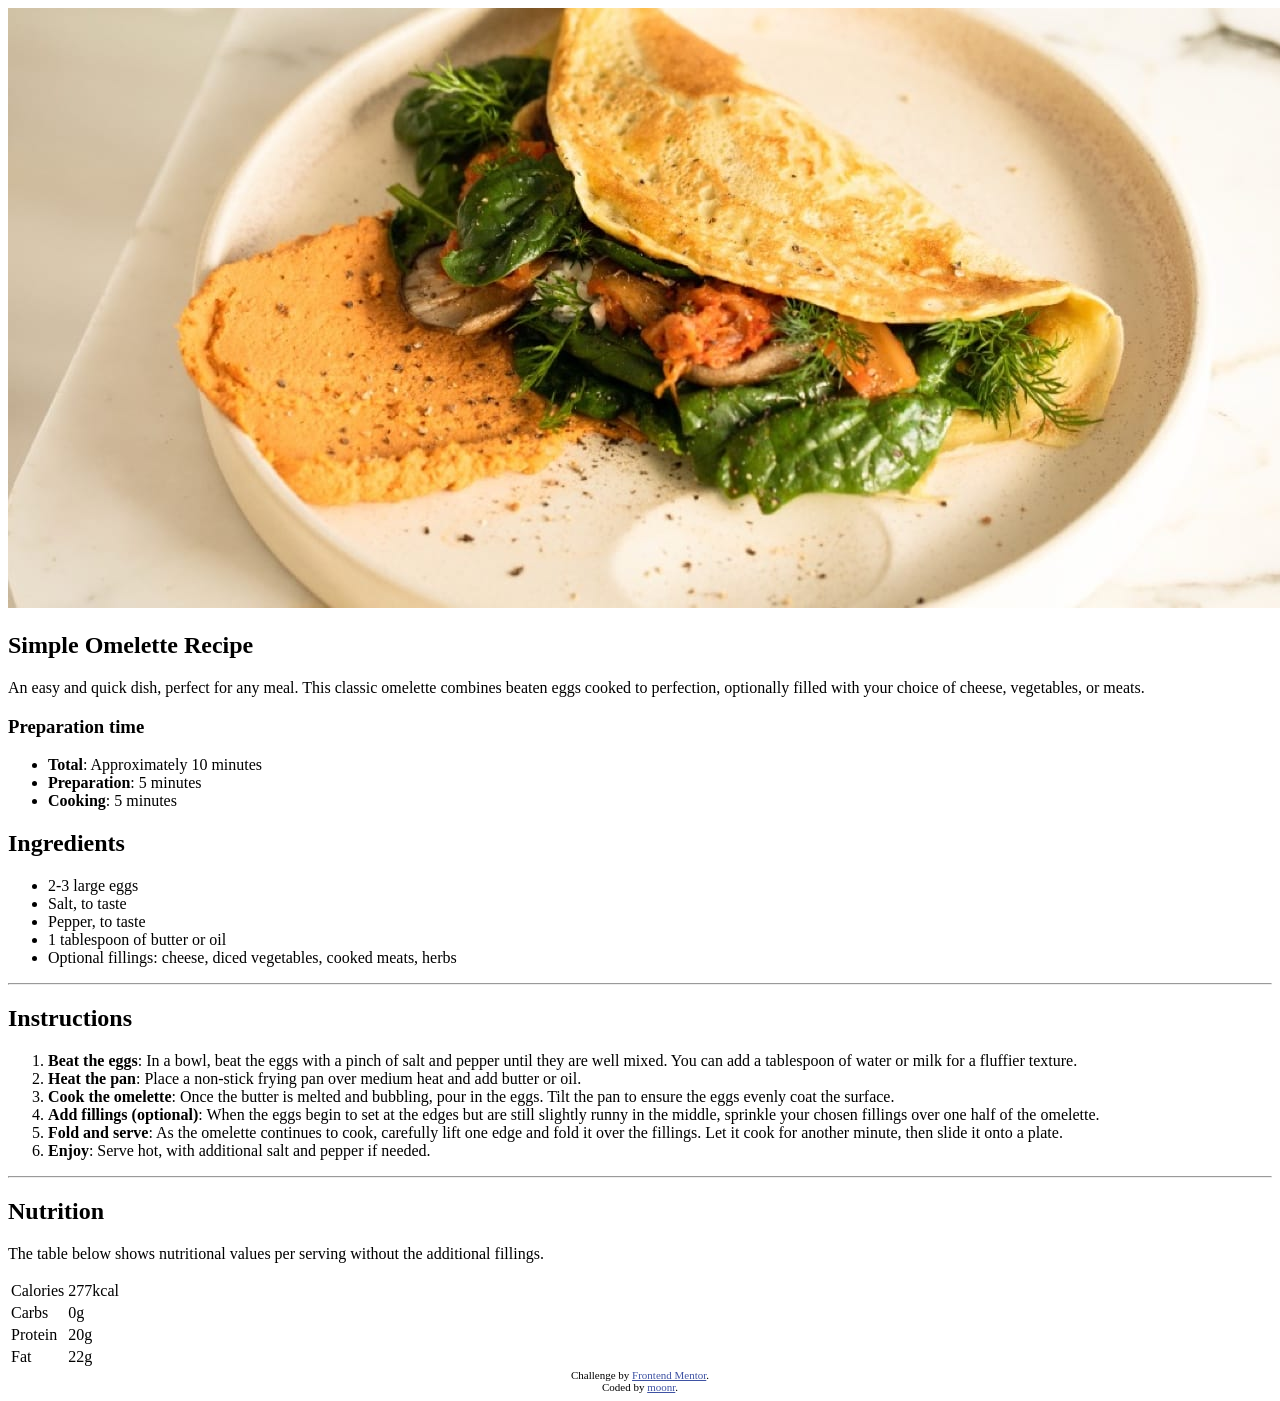
==== recipe page/index.html @ 1a5f5be8 "my first real project" ====
<!DOCTYPE html>
<html lang="en">
<head>
  <meta charset="UTF-8">
  <meta name="viewport" content="width=device-width, initial-scale=1.0">
  <title>Frontend Mentor | Recipe page</title>
  <link rel="icon" type="image/png" sizes="32x32" href="./assets/images/favicon-32x32.png">
  <link rel="stylesheet" href="css/styles.css" />
  <link rel="preconnect" href="https://fonts.googleapis.com">
  <link rel="preconnect" href="https://fonts.gstatic.com" crossorigin>
  <link href="https://fonts.googleapis.com/css2?family=PT+Sans:ital,wght@0,400;0,700;1,400;1,700&family=Poetsen+One&family=Young+Serif&display=swap" rel="stylesheet">
  <link href="https://fonts.googleapis.com/css2?family=Outfit:wght@100..900&family=PT+Sans:ital,wght@0,400;0,700;1,400;1,700&family=Poetsen+One&family=Young+Serif&display=swap" rel="stylesheet">

  <style>
    .attribution { font-size: 11px; text-align: center; }
    .attribution a { color: hsl(228, 45%, 44%); }
  </style>

</head>
<body>
  <main>
    <img class="omelette-image" src="assets/images/image-omelette.jpeg" alt="hehe">
    <div id="content">
      <section class="border">
        <h1>Simple Omelette Recipe</h1>
        <p>An easy and quick dish, perfect for any meal. This classic omelette combines beaten eggs cooked to perfection, optionally filled with your choice of cheese, vegetables, or meats.</p>
      </section>
      <section class="card border">
        <h3>Preparation time</h3>
        <ul>  
          <li><div><strong>Total</strong>: Approximately 10 minutes</div></li>
          <li><div><strong>Preparation</strong>: 5 minutes</div></li>
          <li><div><strong>Cooking</strong>: 5 minutes</div></li>
        </ul>
      </section>
      <section class="ingredients border">
        <h2>Ingredients</h2>
        <ul>
          <li><div>2-3 large eggs</div></li>
          <li><div>Salt, to taste</div></li>
          <li><div>Pepper, to taste</div></li>
          <li><div>1 tablespoon of butter or oil</div></li>
          <li><div>Optional fillings: cheese, diced vegetables, cooked meats, herbs</div></li>
        </ul>
      </section>
      <hr>
      <section class=" instructions border">
        <h2>Instructions</h2>
        <ol>
          <li><div><strong>Beat the eggs</strong>: In a bowl, beat the eggs with a pinch of salt and pepper until they are well mixed. You can add a tablespoon of water or milk for a fluffier texture.</div></li>
          <li><div><strong>Heat the pan</strong>: Place a non-stick frying pan over medium heat and add butter or oil.</div></li>
          <li><div><strong>Cook the omelette</strong>: Once the butter is melted and bubbling, pour in the eggs. Tilt the pan to ensure the eggs evenly coat the surface.</div></li>
          <li><div><strong>Add fillings (optional)</strong>: When the eggs begin to set at the edges but are still slightly runny in the middle, sprinkle your chosen fillings over one half of the omelette.</div></li>
          <li><div><strong>Fold and serve</strong>: As the omelette continues to cook, carefully lift one edge and fold it over the fillings. Let it cook for another minute, then slide it onto a plate.</div></li>
          <li><div><strong>Enjoy</strong>: Serve hot, with additional salt and pepper if needed.</div></li>
        </ol>
      </section>
      <hr>
      <section class="border">
        <h2>Nutrition</h2>
        <p>The table below shows nutritional values per serving without the additional fillings.</p>
        <table class="table">
          <tbody>
            <tr>
              <td class="nutrients">Calories</td>
              <td class="nutrients-amount">277kcal</td>
            </tr>
            <tr>
              <td class="nutrients">Carbs</td>
              <td class="nutrients-amount">0g</td>
            </tr>
            <tr>
              <td class="nutrients">Protein</td>
              <td class="nutrients-amount">20g</td>
            </tr>
            <tr>
              <td class="nutrients no-border">Fat</td>
              <td class="nutrients-amount no-border">22g</td>
            </tr>
          </tbody>
        </table>
      </section>
    </div>
  </main>

  <div class="attribution">
    <div>Challenge by <a href="https://www.frontendmentor.io?ref=challenge" target="_blank">Frontend Mentor</a>.</div> 
    <div>Coded by <a href="#">moonr</a>.</div>
  </div>
</body>
</html>
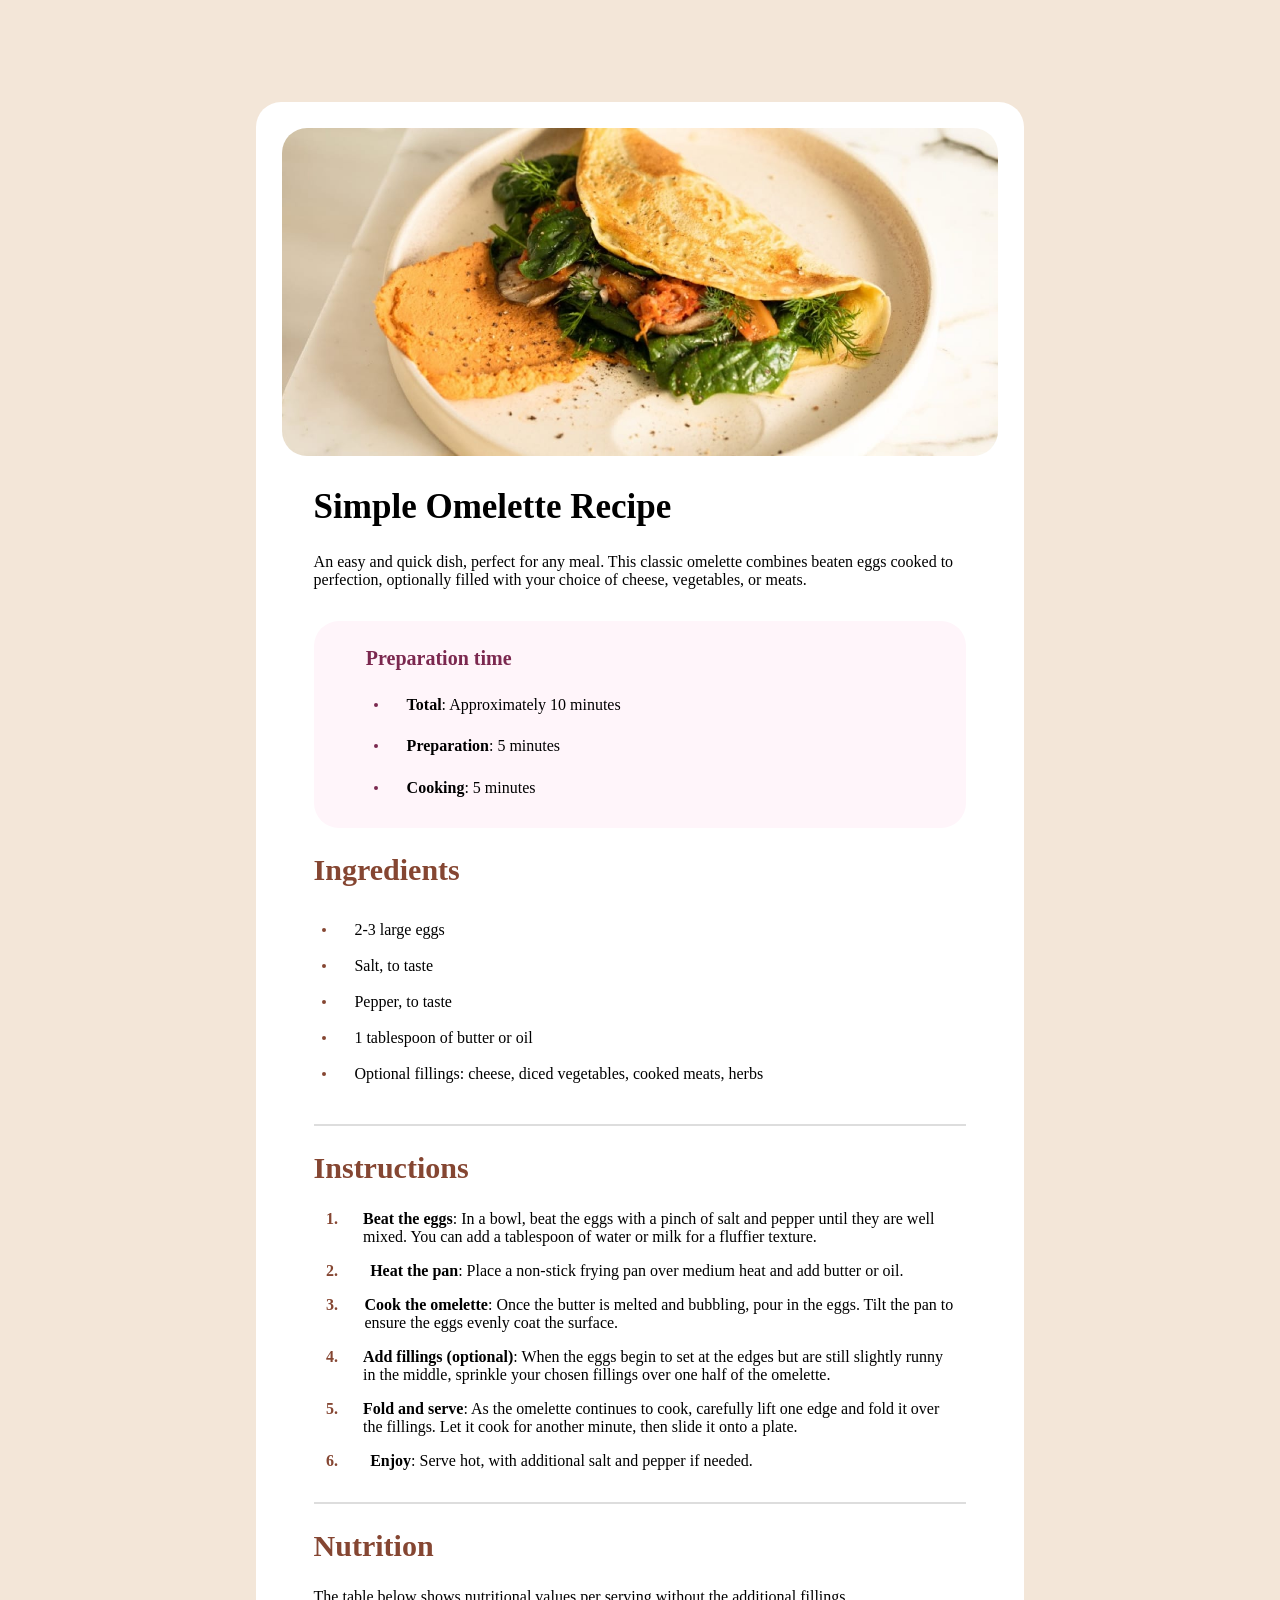
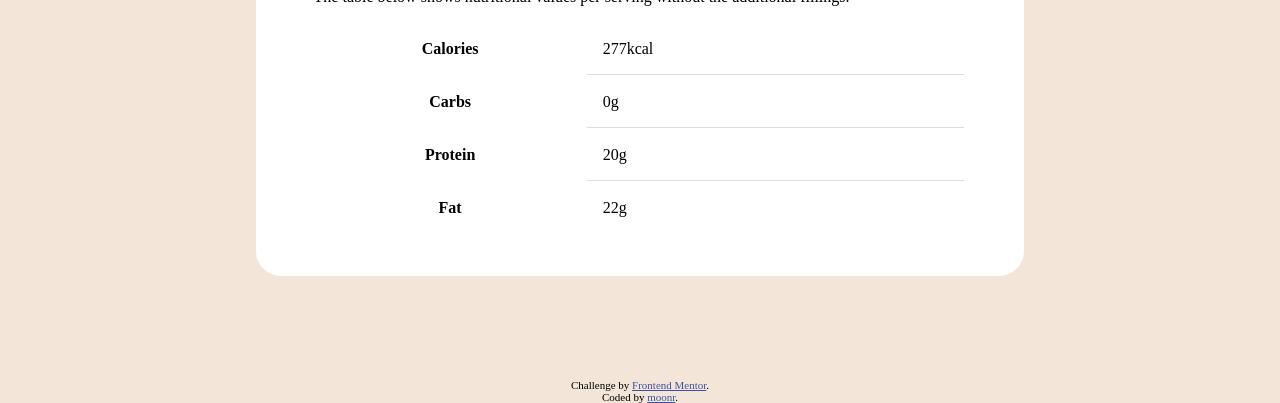
==== commit ea11033e: "fixed table block code" ====
--- a/recipe page/index.html
+++ b/recipe page/index.html
@@ -21,11 +21,11 @@
   <main>
     <img class="omelette-image" src="assets/images/image-omelette.jpeg" alt="hehe">
     <div id="content">
-      <section class="border">
+      <section>
         <h1>Simple Omelette Recipe</h1>
         <p>An easy and quick dish, perfect for any meal. This classic omelette combines beaten eggs cooked to perfection, optionally filled with your choice of cheese, vegetables, or meats.</p>
       </section>
-      <section class="card border">
+      <section class="card">
         <h3>Preparation time</h3>
         <ul>  
           <li><div><strong>Total</strong>: Approximately 10 minutes</div></li>
@@ -33,7 +33,7 @@
           <li><div><strong>Cooking</strong>: 5 minutes</div></li>
         </ul>
       </section>
-      <section class="ingredients border">
+      <section class="ingredients">
         <h2>Ingredients</h2>
         <ul>
           <li><div>2-3 large eggs</div></li>
@@ -44,7 +44,7 @@
         </ul>
       </section>
       <hr>
-      <section class=" instructions border">
+      <section class=" instructions">
         <h2>Instructions</h2>
         <ol>
           <li><div><strong>Beat the eggs</strong>: In a bowl, beat the eggs with a pinch of salt and pepper until they are well mixed. You can add a tablespoon of water or milk for a fluffier texture.</div></li>
@@ -56,26 +56,26 @@
         </ol>
       </section>
       <hr>
-      <section class="border">
+      <section>
         <h2>Nutrition</h2>
         <p>The table below shows nutritional values per serving without the additional fillings.</p>
         <table class="table">
           <tbody>
             <tr>
-              <td class="nutrients">Calories</td>
-              <td class="nutrients-amount">277kcal</td>
+              <th>Calories</th>
+              <td>277kcal</td>
             </tr>
             <tr>
-              <td class="nutrients">Carbs</td>
-              <td class="nutrients-amount">0g</td>
+              <th>Carbs</th>
+              <td>0g</td>
             </tr>
             <tr>
-              <td class="nutrients">Protein</td>
-              <td class="nutrients-amount">20g</td>
+              <th>Protein</th>
+              <td>20g</td>
             </tr>
             <tr>
-              <td class="nutrients no-border">Fat</td>
-              <td class="nutrients-amount no-border">22g</td>
+              <th class="no-border">Fat</th>
+              <td class="no-border">22g</td>
             </tr>
           </tbody>
         </table>
--- a/recipe page/css/styles.css
+++ b/recipe page/css/styles.css
@@ -0,0 +1,162 @@
+body {
+    position: relative;
+    margin: 0;
+}
+
+main {
+    font-family: Outfit;
+}
+
+#content {
+    margin: 0 1em 1em 1em;
+    padding: 0 1em;
+}
+
+.omelette-image {
+    width: 100%;
+}
+
+.instructions {
+    margin-left: 0;
+    margin-right: 5%;
+}
+
+h1, h2 {
+    font-family: "Young Serif";
+}
+
+h1 {
+    font-size: 35px;
+    line-height: 1;
+}
+
+h2 {
+    color: hsl(14, 45%, 36%);
+    font-size: 30px;
+}
+
+h3 {
+    font-size: 20px;
+    margin-bottom: 3%;
+}
+
+p {
+    font-size: 16px;
+}
+
+.card {
+    color: hsl(332, 51%, 32%);
+    background-color: hsl(330, 100%, 98%);
+    padding: 1% 8%;
+    margin-top: 2em;
+    border-radius: 25px;
+}
+
+li {
+    font-size: 16px;
+}
+
+ul {
+    padding-left: 0;
+}
+
+ul div {
+    color: black;
+}
+
+ul li {
+    list-style: none;
+    display: flex;
+    align-items: center;
+    margin-bottom: 1%;
+}
+
+.ingredients li {
+    margin: 0;
+}
+
+ul li::before {
+    content: " ";
+    border: 2px solid hsl(14, 45%, 36%);
+    border-radius: 100%;
+    margin: 1em 1.8em 1em 0.5em;
+    align-items: center;
+}
+
+.card li::before {
+    border: 2px solid hsl(332, 51%, 32%);
+}
+
+ol {
+    list-style-type: none;
+    counter-reset: num;
+    padding-left: 2%;
+}
+
+ol li {
+    counter-increment: num;
+    display: flex;
+    margin-bottom: 1em;
+}
+
+ol div {
+    position: relative;
+    left: 25px;
+}
+
+ol li::before {
+    /* border: 1px solid black; */
+    content: counter(num) ". ";
+    color: hsl(14, 45%, 36%);
+    font-weight: bold;
+    width: 1.2em;
+}
+
+hr {
+    background-color: #ddd;
+    border: 1px solid #ddd;
+    margin-top: 2em;
+}
+
+table {
+    width: 100%;
+}
+
+.nutrients {
+    padding-left: 10%;
+}
+
+td {
+    padding: 1em;
+    border-bottom: 1px solid #ddd;
+}
+
+.nutrients-amount {
+    color: hsl(14, 45%, 36%);
+    font-weight: bold;
+}
+
+.no-border {
+    border-bottom: none;
+}
+
+.border {
+    /* border: 1px solid black; */
+}
+
+@media (min-width:500px) {
+    body {
+        background-color: hsl(30, 54%, 90%);
+    }
+
+    main {
+        background-color: hsl(0, 0%, 100%);
+        margin: 8% 20%;
+        padding: 2%;
+        border-radius: 25px;
+    }
+
+    img {
+        border-radius: 25px;
+    }
+}
